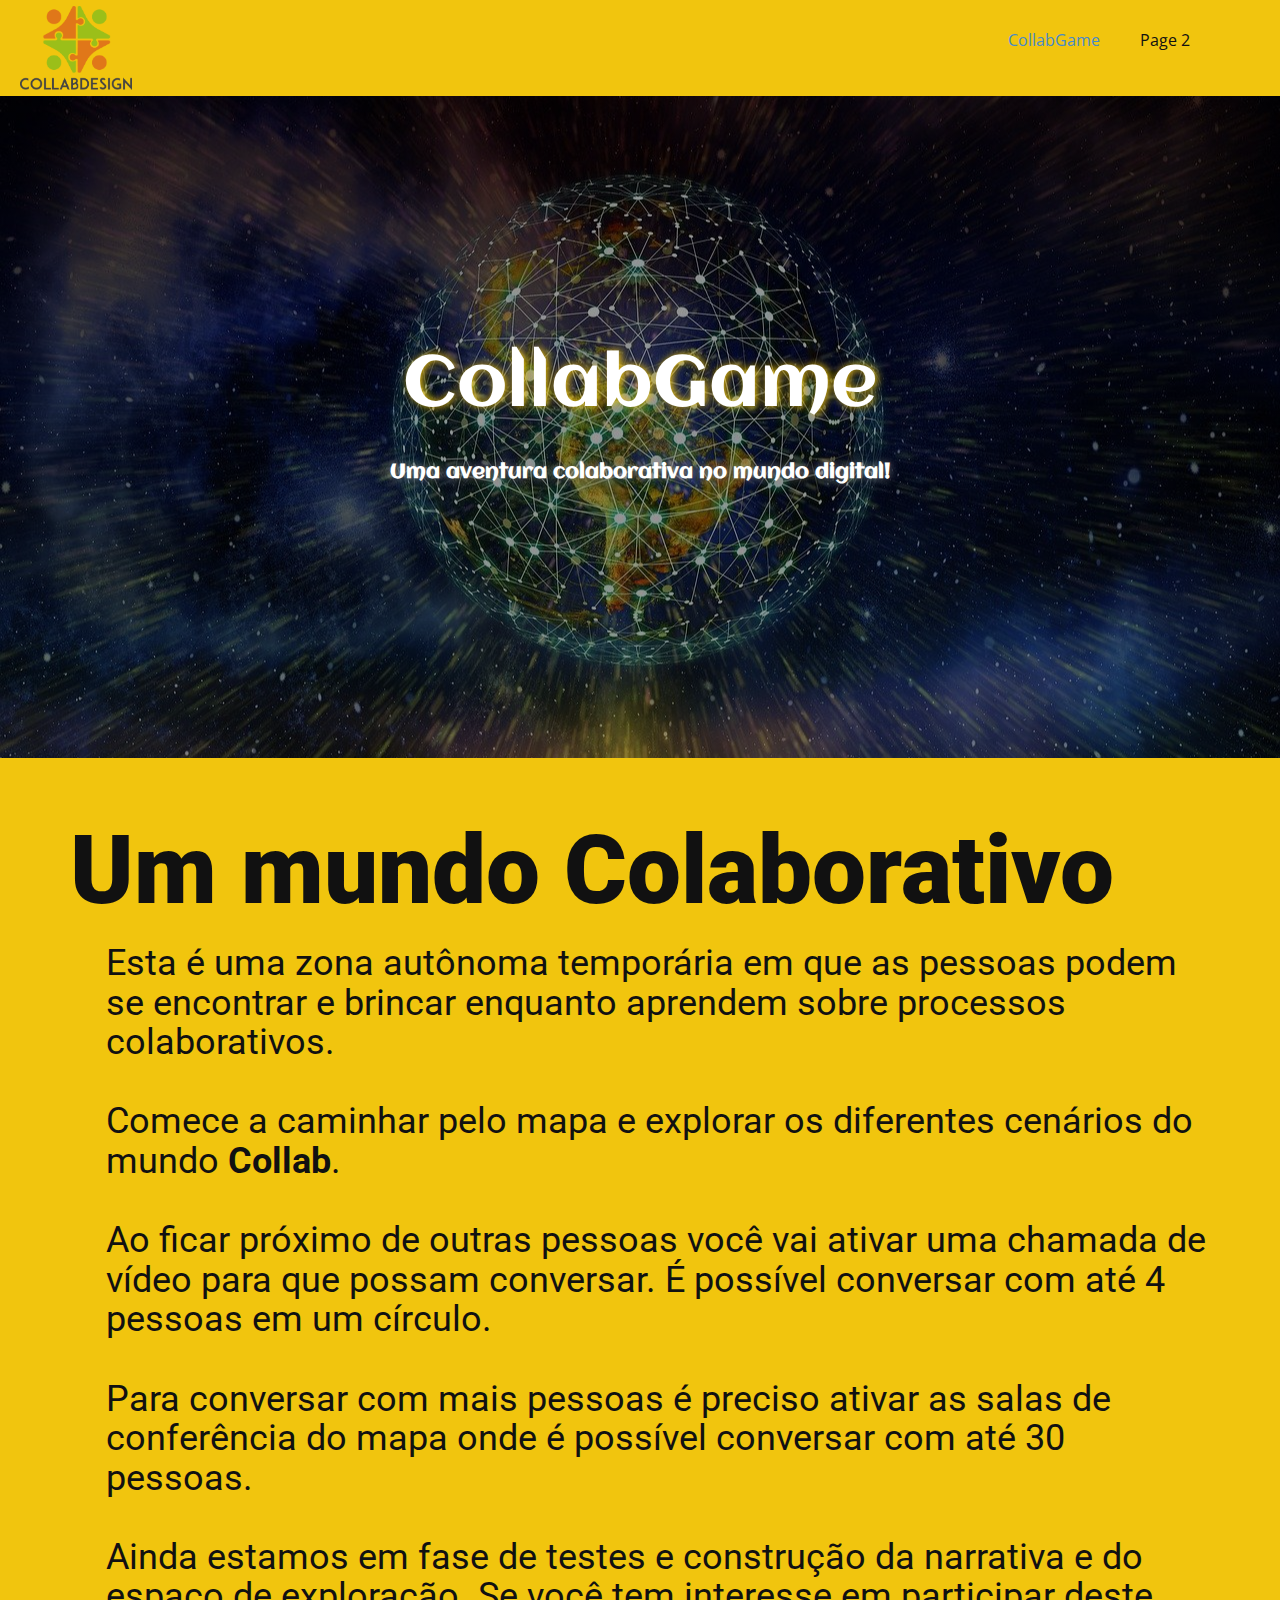
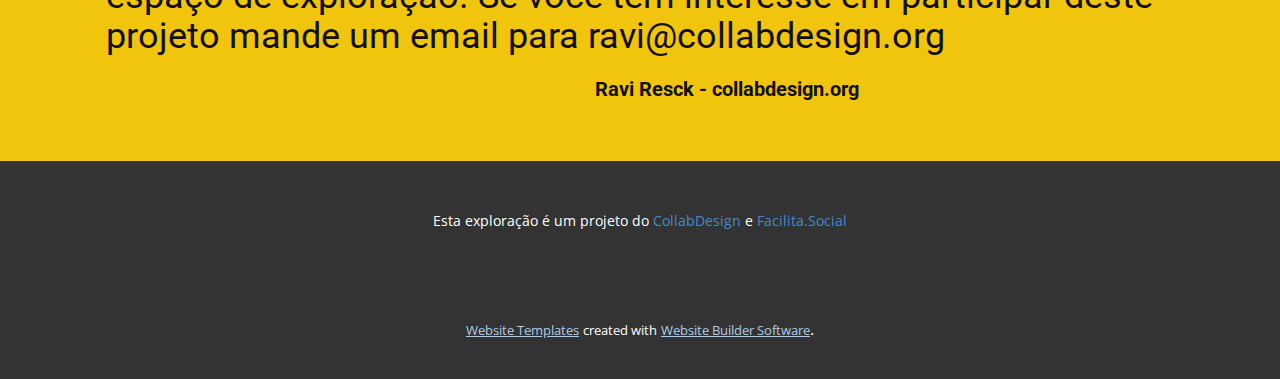
==== CollabGame.html @ 3efafa6f "Initial commit" ====
<!DOCTYPE html>
<html style="font-size: 16px;">
  <head>
    <meta name="viewport" content="width=device-width, initial-scale=1.0">
    <meta charset="utf-8">
    <meta name="keywords" content="CollabGame, Um mundo Colaborativo, Esta é uma zona autônoma temporária em que as pessoas podem se encontrar e brincar enquanto aprendem sobre processos colaborativos.&nbsp;Comece a caminhar pelo mapa e explorar os diferentes cenários do mundo Collab.&nbsp;Ao ficar próximo de outras pessoas você vai ativar uma chamada de vídeo para que possam conversar. É possível conversar com até 4 pessoas em um círculo.&nbsp;Para conversar com mais pessoas é preciso ativar as salas de conferência do mapa onde é possível conversar com até 30 pessoas.Ainda estamos em fase de testes e construção da narrativa e do espaço de exploração. Se você tem interesse em participar deste projeto mande um email para ravi@collabdesign.org">
    <meta name="description" content="">
    <meta name="page_type" content="np-template-header-footer-from-plugin">
    <title>CollabGame</title>
    <link rel="stylesheet" href="nicepage.css" media="screen">
<link rel="stylesheet" href="CollabGame.css" media="screen">
    <script class="u-script" type="text/javascript" src="jquery.js" defer=""></script>
    <script class="u-script" type="text/javascript" src="nicepage.js" defer=""></script>
    <meta name="generator" content="Nicepage 2.26.5, nicepage.com">
    <link id="u-theme-google-font" rel="stylesheet" href="https://fonts.googleapis.com/css?family=Roboto:100,100i,300,300i,400,400i,500,500i,700,700i,900,900i|Open+Sans:300,300i,400,400i,600,600i,700,700i,800,800i">
    <link id="u-page-google-font" rel="stylesheet" href="https://fonts.googleapis.com/css?family=Aclonica:400">
    
    
    
    <script type="application/ld+json">{
		"@context": "http://schema.org",
		"@type": "Organization",
		"name": "",
		"url": "index.html",
		"logo": "images/CollabDesign.png"
}</script>
    <meta property="og:title" content="CollabGame">
    <meta property="og:type" content="website">
    <meta name="theme-color" content="#478ac9">
    <link rel="canonical" href="index.html">
    <meta property="og:url" content="index.html">
  </head>
  <body class="u-body"><header class="u-clearfix u-header u-palette-3-base u-header" id="sec-86e1"><div class="u-clearfix u-sheet u-sheet-1">
        <a href="https://nicepage.com" class="u-image u-logo u-image-1" data-image-width="1367" data-image-height="1030">
          <img src="images/CollabDesign.png" class="u-logo-image u-logo-image-1" data-image-width="112.1112">
        </a>
        <nav class="u-menu u-menu-dropdown u-offcanvas u-menu-1">
          <div class="menu-collapse" style="font-size: 1rem; letter-spacing: 0;">
            <a class="u-button-style u-custom-left-right-menu-spacing u-custom-padding-bottom u-custom-top-bottom-menu-spacing u-nav-link u-text-active-palette-1-base u-text-hover-palette-2-base" href="#">
              <svg><use xmlns:xlink="http://www.w3.org/1999/xlink" xlink:href="#menu-hamburger"></use></svg>
              <svg version="1.1" xmlns="http://www.w3.org/2000/svg" xmlns:xlink="http://www.w3.org/1999/xlink"><defs><symbol id="menu-hamburger" viewBox="0 0 16 16" style="width: 16px; height: 16px;"><rect y="1" width="16" height="2"></rect><rect y="7" width="16" height="2"></rect><rect y="13" width="16" height="2"></rect>
</symbol>
</defs></svg>
            </a>
          </div>
          <div class="u-nav-container">
            <ul class="u-nav u-unstyled u-nav-1"><li class="u-nav-item"><a class="u-button-style u-nav-link u-text-active-palette-1-base u-text-hover-palette-2-base" href="CollabGame.html" style="padding: 10px 20px;">CollabGame</a>
</li><li class="u-nav-item"><a class="u-button-style u-nav-link u-text-active-palette-1-base u-text-hover-palette-2-base" href="Page-2.html" style="padding: 10px 20px;">Page 2</a>
</li></ul>
          </div>
          <div class="u-nav-container-collapse">
            <div class="u-black u-container-style u-inner-container-layout u-opacity u-opacity-95 u-sidenav">
              <div class="u-menu-close"></div>
              <ul class="u-align-center u-nav u-popupmenu-items u-unstyled u-nav-2"><li class="u-nav-item"><a class="u-button-style u-nav-link" href="CollabGame.html">CollabGame</a>
</li><li class="u-nav-item"><a class="u-button-style u-nav-link" href="Page-2.html">Page 2</a>
</li></ul>
            </div>
            <div class="u-black u-menu-overlay u-opacity u-opacity-70"></div>
          </div>
        </nav>
      </div></header>
    <section class="u-align-center u-clearfix u-image u-shading u-section-1" src="" data-image-width="1280" data-image-height="853" id="sec-aa53">
      <div class="u-clearfix u-sheet u-sheet-1">
        <h1 class="u-custom-font u-text u-title u-text-1" data-animation-name="flipIn" data-animation-duration="1000" data-animation-delay="0" data-animation-direction="X">CollabGame</h1>
        <p class="u-custom-font u-large-text u-text u-text-default u-text-variant u-text-2">Uma aventura colaborativa no mundo digital!</p>
      </div>
    </section>
    <section class="u-clearfix u-palette-3-base u-section-2" id="carousel_cb81">
      <div class="u-clearfix u-sheet u-sheet-1">
        <h2 class="u-align-center-sm u-align-center-xs u-text u-text-body-color u-text-1">Um mundo Colaborativo</h2>
        <h2 class="u-align-center-sm u-align-center-xs u-text u-text-2">Esta é uma zona autônoma temporária em que as pessoas podem se encontrar e brincar enquanto aprendem sobre processos colaborativos.&nbsp;<br>
          <br>Comece a caminhar pelo mapa e explorar os diferentes cenários do mundo <b>Collab</b>.&nbsp;<br>
          <br>Ao ficar próximo de outras pessoas você vai ativar uma chamada de vídeo para que possam conversar. É possível conversar com até 4 pessoas em um círculo.&nbsp;<br>
          <br>Para conversar com mais pessoas é preciso ativar as salas de conferência do mapa onde é possível conversar com até 30 pessoas.<br>
          <br>Ainda estamos em fase de testes e construção da narrativa e do espaço de exploração. Se você tem interesse em participar deste projeto mande um email para ravi@collabdesign.org
        </h2>
        <h6 class="u-text u-text-body-color u-text-3">Ravi Resck - collabdesign.org</h6>
      </div>
    </section>
    
    
    <footer class="u-align-center u-clearfix u-footer u-grey-80 u-footer" id="sec-552c"><div class="u-clearfix u-sheet u-sheet-1">
        <p class="u-small-text u-text u-text-variant u-text-1">Esta exploração é um projeto do <a href="https://collabdesign.org" class="u-active-none u-border-none u-btn u-button-style u-hover-none u-none u-text-palette-1-base u-btn-1">CollabDesign</a> e <a href="https://facilita.social" class="u-active-none u-border-none u-btn u-button-style u-hover-none u-none u-text-palette-1-base u-btn-2">Facilita.Social</a>
        </p>
      </div></footer>
    <section class="u-backlink u-clearfix u-grey-80">
      <a class="u-link" href="https://nicepage.com/website-templates" target="_blank">
        <span>Website Templates</span>
      </a>
      <p class="u-text">
        <span>created with</span>
      </p>
      <a class="u-link" href="https://nicepage.com/" target="_blank">
        <span>Website Builder Software</span>
      </a>. 
    </section>
  </body>
</html>
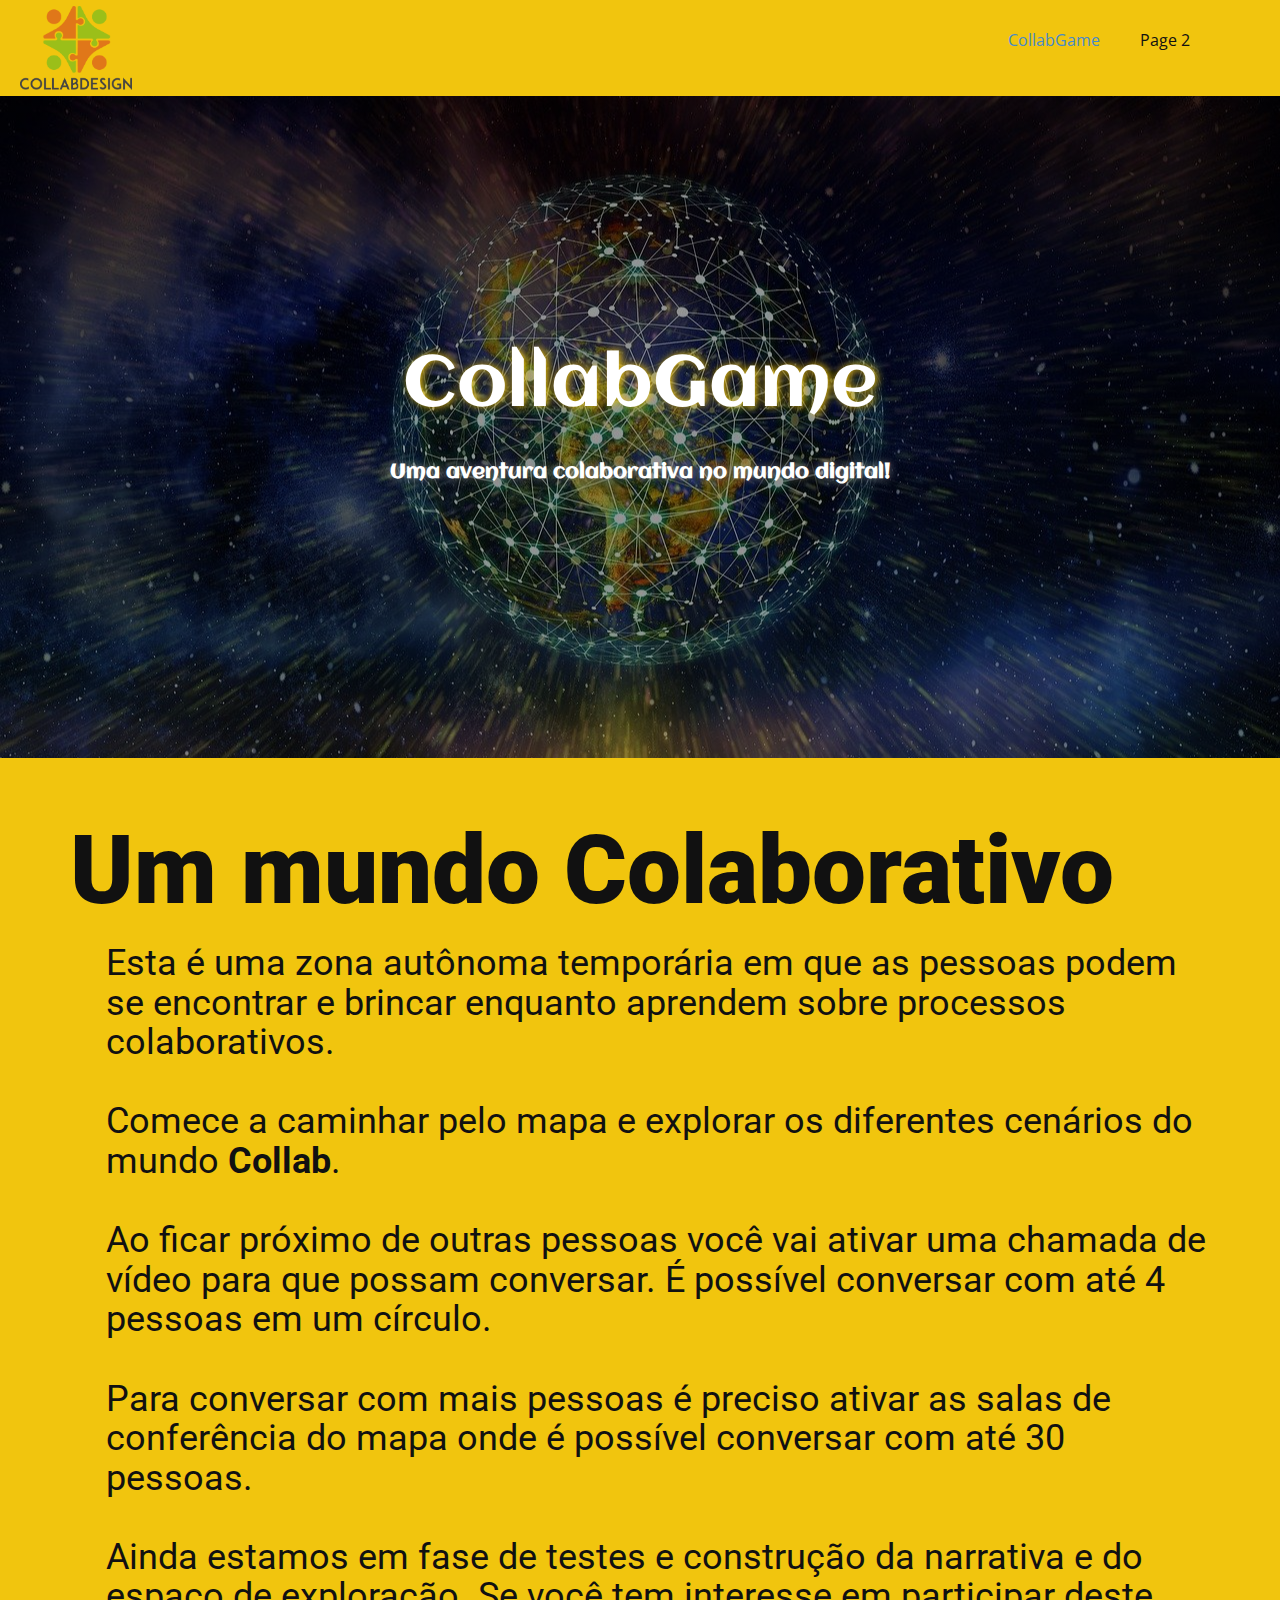
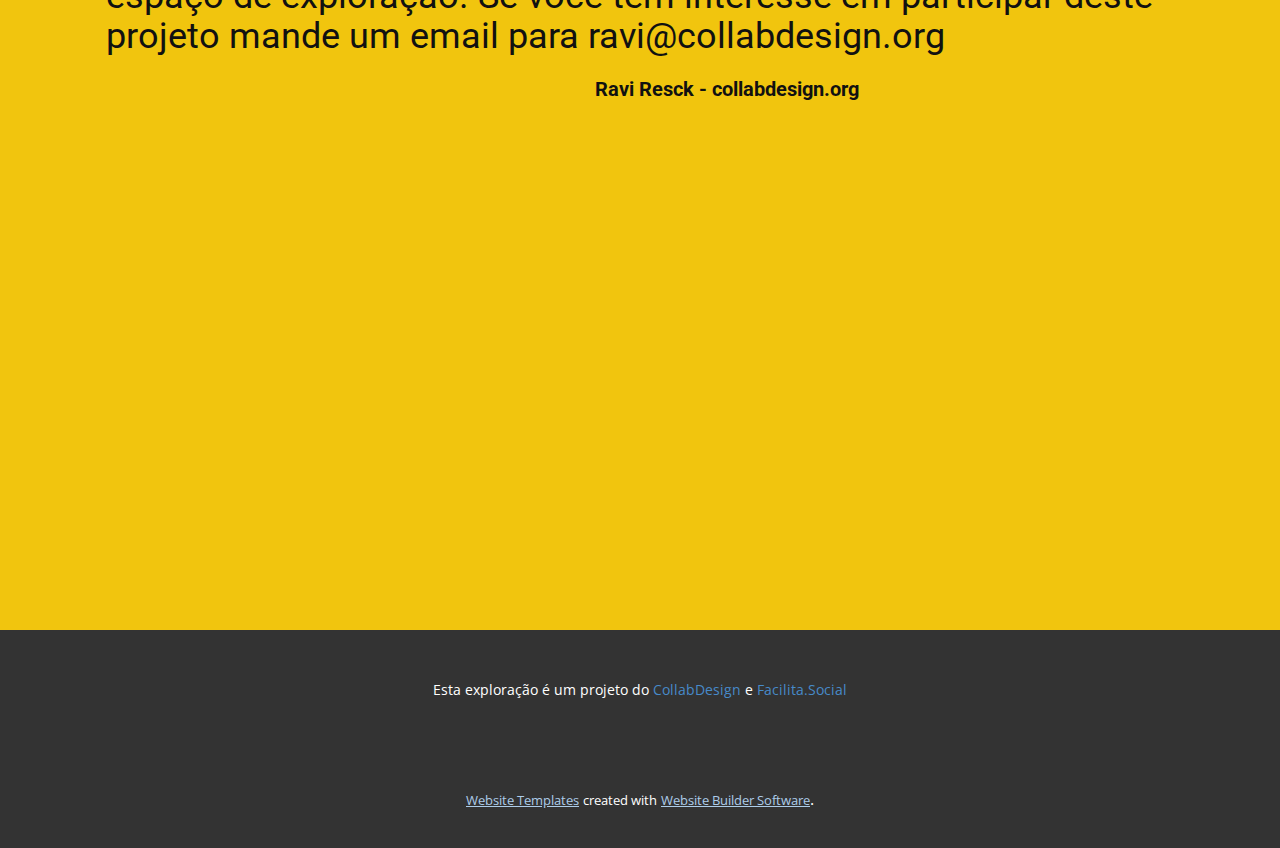
==== commit 652f9618: "Update Miro" ====
--- a/CollabGame.html
+++ b/CollabGame.html
@@ -75,6 +75,9 @@
           <br>Ainda estamos em fase de testes e construção da narrativa e do espaço de exploração. Se você tem interesse em participar deste projeto mande um email para ravi@collabdesign.org
         </h2>
         <h6 class="u-text u-text-body-color u-text-3">Ravi Resck - collabdesign.org</h6>
+        <div class="u-clearfix u-custom-html u-custom-html-1">
+          <iframe width="576" height="432" src="https://miro.com/app/live-embed/o9J_kju0N60=/?moveToViewport=-2356,-480,2297,1797" frameborder="0" scrolling="no" allowfullscreen=""></iframe>
+        </div>
       </div>
     </section>
     
--- a/nicepage.css
+++ b/nicepage.css
@@ -30174,7 +30174,7 @@
 .u-header .u-menu-1 {width: auto} }
 
 @media (max-width: 767px){ .u-header .u-image-1 {width: auto} }
-@media (max-width: 575px){ .u-header .u-image-1 {width: auto; margin-top: 16px; margin-left: -39px; height: 32px}
+@media (max-width: 575px){ .u-header .u-image-1 {margin-top: 16px; margin-left: -39px}
 .u-header .u-menu-1 {margin-top: -48px; margin-bottom: 32px} }
  .u-footer {background-image: none}
 .u-footer .u-sheet-1 {min-height: 120px}
--- a/CollabGame.css
+++ b/CollabGame.css
@@ -11,10 +11,11 @@
 
 @media (max-width: 575px){ .u-section-1 .u-sheet-1 {min-height: 287px}
 .u-section-1 .u-text-1 {margin-top: 93px; margin-left: 12px; margin-right: 12px} }.u-section-2 {background-image: none}
-.u-section-2 .u-sheet-1 {min-height: 439px}
+.u-section-2 .u-sheet-1 {min-height: 1460px}
 .u-section-2 .u-text-1 {font-weight: 900; font-size: 6rem; margin: 60px 0 0}
 .u-section-2 .u-text-2 {margin: 20px 0 0 36px}
-.u-section-2 .u-text-3 {font-weight: 700; font-size: 1.25rem; margin: 20px 0 60px 525px} 
+.u-section-2 .u-text-3 {font-weight: 700; font-size: 1.25rem; margin: 20px 0 0 525px}
+.u-section-2 .u-custom-html-1 {min-height: 439px; height: auto; width: 570px; margin: 30px auto 60px} 
 
 @media (max-width: 1199px){ .u-section-2 .u-text-2 {margin-left: 325px}
 .u-section-2 .u-text-3 {width: auto; margin-right: auto; margin-left: 325px} }
@@ -24,9 +25,10 @@
 
 @media (max-width: 767px){ .u-section-2 .u-sheet-1 {min-height: 1681px}
 .u-section-2 .u-text-1 {width: auto; margin-right: -50px; margin-left: -40px}
-.u-section-2 .u-text-2 {margin-top: 60px; margin-left: 0; width: auto}
-.u-section-2 .u-text-3 {margin-right: 145px; margin-left: 69px} }
+.u-section-2 .u-text-2 {margin-top: 60px; margin-left: 0}
+.u-section-2 .u-text-3 {margin-right: 145px; margin-left: 69px}
+.u-section-2 .u-custom-html-1 {width: 540px} }
 
 @media (max-width: 575px){ .u-section-2 .u-text-1 {font-size: 4.5rem; margin-left: -50px}
-.u-section-2 .u-text-2 {width: auto}
-.u-section-2 .u-text-3 {margin-right: 14px; margin-left: 0} }+.u-section-2 .u-text-3 {margin-right: 14px; margin-left: 0}
+.u-section-2 .u-custom-html-1 {width: 340px} }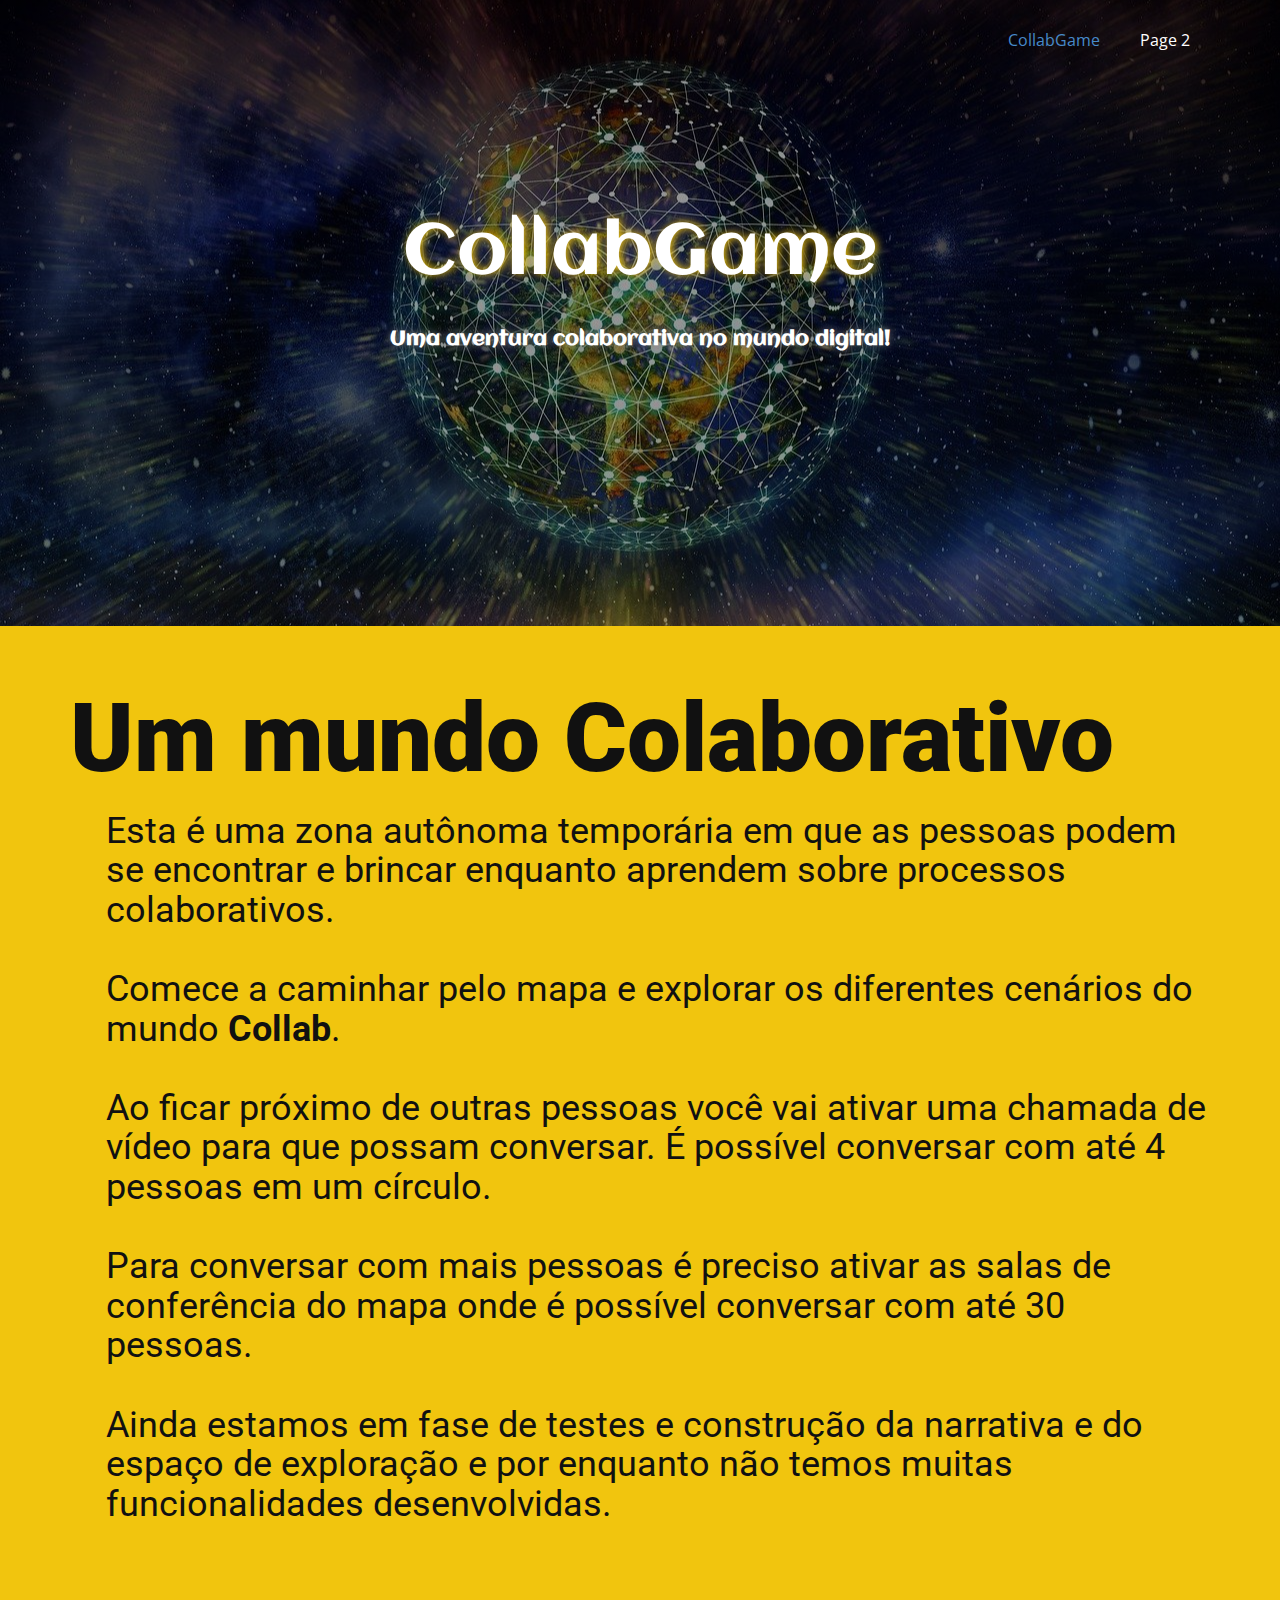
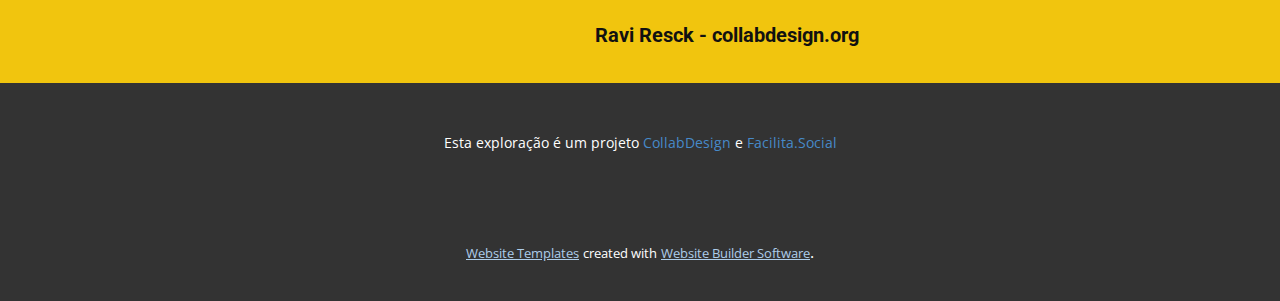
==== commit 451da320: "Update" ====
--- a/CollabGame.html
+++ b/CollabGame.html
@@ -3,7 +3,7 @@
   <head>
     <meta name="viewport" content="width=device-width, initial-scale=1.0">
     <meta charset="utf-8">
-    <meta name="keywords" content="CollabGame, Um mundo Colaborativo, Esta é uma zona autônoma temporária em que as pessoas podem se encontrar e brincar enquanto aprendem sobre processos colaborativos.&nbsp;Comece a caminhar pelo mapa e explorar os diferentes cenários do mundo Collab.&nbsp;Ao ficar próximo de outras pessoas você vai ativar uma chamada de vídeo para que possam conversar. É possível conversar com até 4 pessoas em um círculo.&nbsp;Para conversar com mais pessoas é preciso ativar as salas de conferência do mapa onde é possível conversar com até 30 pessoas.Ainda estamos em fase de testes e construção da narrativa e do espaço de exploração. Se você tem interesse em participar deste projeto mande um email para ravi@collabdesign.org">
+    <meta name="keywords" content="CollabGame, Um mundo Colaborativo, Esta é uma zona autônoma temporária em que as pessoas podem se encontrar e brincar enquanto aprendem sobre processos colaborativos.&nbsp;Comece a caminhar pelo mapa e explorar os diferentes cenários do mundo Collab.&nbsp;Ao ficar próximo de outras pessoas você vai ativar uma chamada de vídeo para que possam conversar. É possível conversar com até 4 pessoas em um círculo.&nbsp;Para conversar com mais pessoas é preciso ativar as salas de conferência do mapa onde é possível conversar com até 30 pessoas.Ainda estamos em fase de testes e construção da narrativa e do espaço de exploração e por enquanto não temos muitas funcionalidades desenvolvidas.">
     <meta name="description" content="">
     <meta name="page_type" content="np-template-header-footer-from-plugin">
     <title>CollabGame</title>
@@ -21,8 +21,7 @@
 		"@context": "http://schema.org",
 		"@type": "Organization",
 		"name": "",
-		"url": "index.html",
-		"logo": "images/CollabDesign.png"
+		"url": "index.html"
 }</script>
     <meta property="og:title" content="CollabGame">
     <meta property="og:type" content="website">
@@ -30,10 +29,7 @@
     <link rel="canonical" href="index.html">
     <meta property="og:url" content="index.html">
   </head>
-  <body class="u-body"><header class="u-clearfix u-header u-palette-3-base u-header" id="sec-86e1"><div class="u-clearfix u-sheet u-sheet-1">
-        <a href="https://nicepage.com" class="u-image u-logo u-image-1" data-image-width="1367" data-image-height="1030">
-          <img src="images/CollabDesign.png" class="u-logo-image u-logo-image-1" data-image-width="112.1112">
-        </a>
+  <body class="u-body u-overlap u-overlap-contrast u-overlap-transparent"><header class="u-clearfix u-header u-palette-3-base u-header" id="sec-86e1"><div class="u-clearfix u-sheet u-sheet-1">
         <nav class="u-menu u-menu-dropdown u-offcanvas u-menu-1">
           <div class="menu-collapse" style="font-size: 1rem; letter-spacing: 0;">
             <a class="u-button-style u-custom-left-right-menu-spacing u-custom-padding-bottom u-custom-top-bottom-menu-spacing u-nav-link u-text-active-palette-1-base u-text-hover-palette-2-base" href="#">
@@ -72,18 +68,17 @@
           <br>Comece a caminhar pelo mapa e explorar os diferentes cenários do mundo <b>Collab</b>.&nbsp;<br>
           <br>Ao ficar próximo de outras pessoas você vai ativar uma chamada de vídeo para que possam conversar. É possível conversar com até 4 pessoas em um círculo.&nbsp;<br>
           <br>Para conversar com mais pessoas é preciso ativar as salas de conferência do mapa onde é possível conversar com até 30 pessoas.<br>
-          <br>Ainda estamos em fase de testes e construção da narrativa e do espaço de exploração. Se você tem interesse em participar deste projeto mande um email para ravi@collabdesign.org
+          <br>Ainda estamos em fase de testes e construção da narrativa e do espaço de exploração e por enquanto não temos muitas funcionalidades desenvolvidas.&nbsp;<br>
+          <br>
+          <br>
         </h2>
         <h6 class="u-text u-text-body-color u-text-3">Ravi Resck - collabdesign.org</h6>
-        <div class="u-clearfix u-custom-html u-custom-html-1">
-          <iframe width="576" height="432" src="https://miro.com/app/live-embed/o9J_kju0N60=/?moveToViewport=-2356,-480,2297,1797" frameborder="0" scrolling="no" allowfullscreen=""></iframe>
-        </div>
       </div>
     </section>
     
     
     <footer class="u-align-center u-clearfix u-footer u-grey-80 u-footer" id="sec-552c"><div class="u-clearfix u-sheet u-sheet-1">
-        <p class="u-small-text u-text u-text-variant u-text-1">Esta exploração é um projeto do <a href="https://collabdesign.org" class="u-active-none u-border-none u-btn u-button-style u-hover-none u-none u-text-palette-1-base u-btn-1">CollabDesign</a> e <a href="https://facilita.social" class="u-active-none u-border-none u-btn u-button-style u-hover-none u-none u-text-palette-1-base u-btn-2">Facilita.Social</a>
+        <p class="u-small-text u-text u-text-variant u-text-1">Esta exploração é um projeto&nbsp;<a href="https://collabdesign.org" class="u-active-none u-border-none u-btn u-button-style u-hover-none u-none u-text-palette-1-base u-btn-1">CollabDesign</a> e <a href="https://facilita.social" class="u-active-none u-border-none u-btn u-button-style u-hover-none u-none u-text-palette-1-base u-btn-2">Facilita.Social</a>
         </p>
       </div></footer>
     <section class="u-backlink u-clearfix u-grey-80">
--- a/nicepage.css
+++ b/nicepage.css
@@ -30164,18 +30164,14 @@
 
 /*end-variables sitestylecss*/
  .u-header {background-image: none}
-.u-header .u-sheet-1 {min-height: 96px}
-.u-header .u-image-1 {margin: 6px auto 0 -50px}
-.u-header .u-logo-image-1 {max-width: 112px; max-height: 112px}
-.u-header .u-menu-1 {margin: -68px 0 38px auto}
+.u-header .u-sheet-1 {min-height: 58px}
+.u-header .u-menu-1 {margin: 22px 0 0 auto}
 .u-header .u-nav-1 {font-size: 1rem; letter-spacing: 0}
 .u-header .u-nav-2 {font-size: 1.25rem} 
-@media (max-width: 1199px){ .u-header .u-image-1 {margin-left: 0; width: 64px; height: 32px}
-.u-header .u-menu-1 {width: auto} }
-
-@media (max-width: 767px){ .u-header .u-image-1 {width: auto} }
-@media (max-width: 575px){ .u-header .u-image-1 {margin-top: 16px; margin-left: -39px}
-.u-header .u-menu-1 {margin-top: -48px; margin-bottom: 32px} }
+@media (max-width: 1199px){ .u-header .u-menu-1 {width: auto} }
+
+
+@media (max-width: 575px){ .u-header .u-menu-1 {margin-top: 52px; margin-bottom: 32px} }
  .u-footer {background-image: none}
 .u-footer .u-sheet-1 {min-height: 120px}
 .u-footer .u-text-1 {width: 417px; margin: 49px auto}
--- a/CollabGame.css
+++ b/CollabGame.css
@@ -1,21 +1,20 @@
 .u-section-1 {background-image: linear-gradient(0deg, rgba(0,0,0,0.4), rgba(0,0,0,0.4)), url("images/55e5d6444e52ad14f6da8c7dda793678153bdee757596c48732f79d49f4bcd5cbd_1280.jpg"); background-position: 50% 50%}
-.u-section-1 .u-sheet-1 {min-height: 662px}
-.u-section-1 .u-text-1 {font-family: Aclonica; text-shadow: 2px 0 8px rgba(241,197,14,1); animation-duration: 1000ms; margin: 251px 0 0}
+.u-section-1 .u-sheet-1 {min-height: 626px}
+.u-section-1 .u-text-1 {font-family: Aclonica; text-shadow: 2px 0 8px rgba(241,197,14,1); animation-duration: 1000ms; margin: 215px 0 0}
 .u-section-1 .u-text-2 {font-weight: 700; font-family: Aclonica; text-shadow: 0 0 8px rgba(128,128,128,1); margin: 30px auto 60px} 
 
-@media (max-width: 1199px){ .u-section-1 .u-sheet-1 {min-height: 546px} }
+@media (max-width: 1199px){ .u-section-1 .u-sheet-1 {min-height: 516px} }
 
-@media (max-width: 991px){ .u-section-1 .u-sheet-1 {min-height: 418px} }
+@media (max-width: 991px){ .u-section-1 .u-sheet-1 {min-height: 395px} }
 
-@media (max-width: 767px){ .u-section-1 .u-sheet-1 {min-height: 314px} }
+@media (max-width: 767px){ .u-section-1 .u-sheet-1 {min-height: 296px} }
 
 @media (max-width: 575px){ .u-section-1 .u-sheet-1 {min-height: 287px}
 .u-section-1 .u-text-1 {margin-top: 93px; margin-left: 12px; margin-right: 12px} }.u-section-2 {background-image: none}
-.u-section-2 .u-sheet-1 {min-height: 1460px}
+.u-section-2 .u-sheet-1 {min-height: 967px}
 .u-section-2 .u-text-1 {font-weight: 900; font-size: 6rem; margin: 60px 0 0}
 .u-section-2 .u-text-2 {margin: 20px 0 0 36px}
-.u-section-2 .u-text-3 {font-weight: 700; font-size: 1.25rem; margin: 20px 0 0 525px}
-.u-section-2 .u-custom-html-1 {min-height: 439px; height: auto; width: 570px; margin: 30px auto 60px} 
+.u-section-2 .u-text-3 {font-weight: 700; font-size: 1.25rem; margin: 20px 0 36px 525px} 
 
 @media (max-width: 1199px){ .u-section-2 .u-text-2 {margin-left: 325px}
 .u-section-2 .u-text-3 {width: auto; margin-right: auto; margin-left: 325px} }
@@ -23,12 +22,10 @@
 @media (max-width: 991px){ .u-section-2 .u-text-2 {width: auto; margin-left: 249px}
 .u-section-2 .u-text-3 {margin-left: 249px} }
 
-@media (max-width: 767px){ .u-section-2 .u-sheet-1 {min-height: 1681px}
+@media (max-width: 767px){ .u-section-2 .u-sheet-1 {min-height: 2391px}
 .u-section-2 .u-text-1 {width: auto; margin-right: -50px; margin-left: -40px}
 .u-section-2 .u-text-2 {margin-top: 60px; margin-left: 0}
-.u-section-2 .u-text-3 {margin-right: 145px; margin-left: 69px}
-.u-section-2 .u-custom-html-1 {width: 540px} }
+.u-section-2 .u-text-3 {margin-right: 145px; margin-left: 69px} }
 
 @media (max-width: 575px){ .u-section-2 .u-text-1 {font-size: 4.5rem; margin-left: -50px}
-.u-section-2 .u-text-3 {margin-right: 14px; margin-left: 0}
-.u-section-2 .u-custom-html-1 {width: 340px} }+.u-section-2 .u-text-3 {margin-right: 14px; margin-left: 0} }